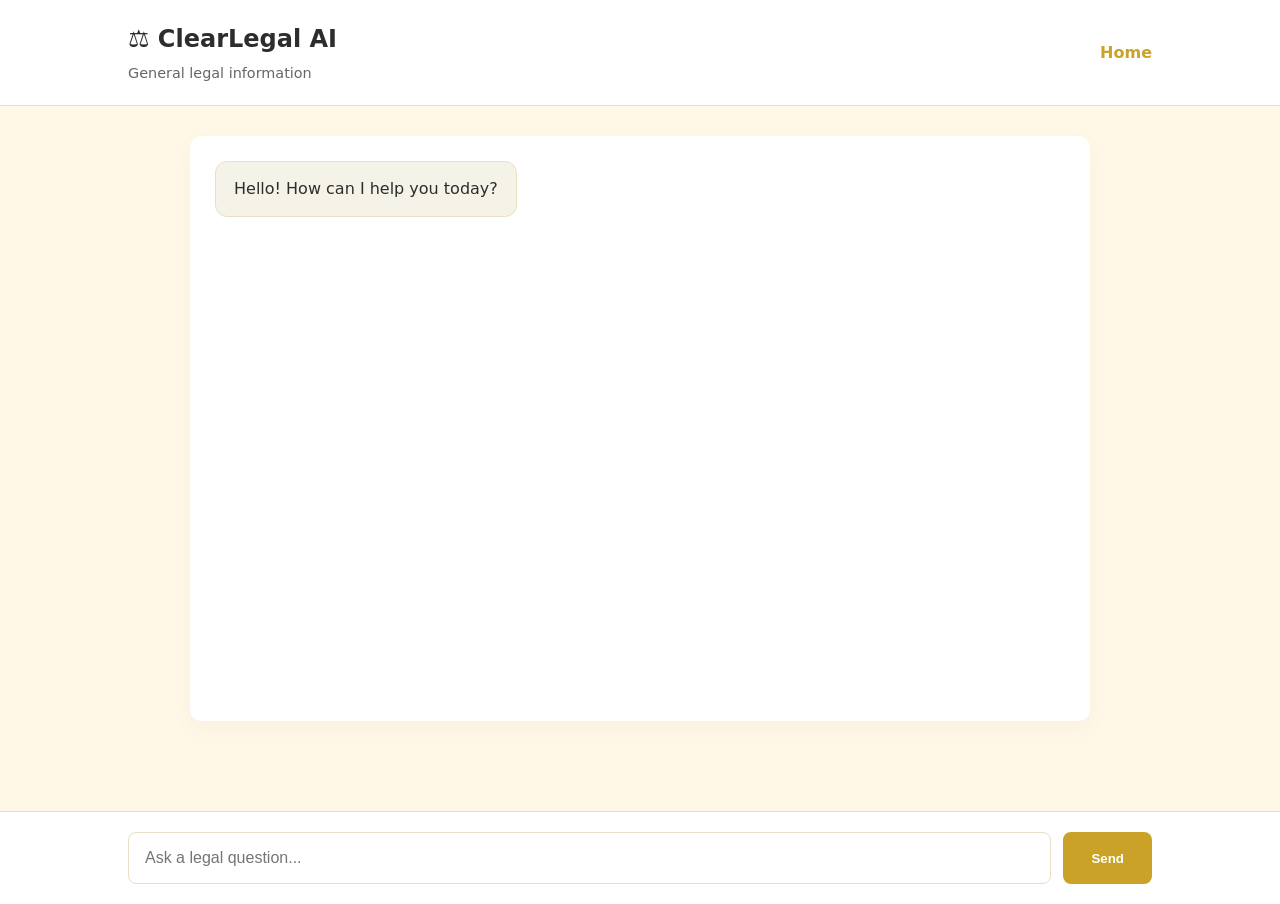
==== templates/chatbot.html @ d9d551b0 "final" ====
<!DOCTYPE html>
<html lang="en">
<head>
    <meta charset="UTF-8">
    <meta name="viewport" content="width=device-width, initial-scale=1.0">
    <title>ClearLegal AI</title>

    <link rel="stylesheet" href="/static/style.css">
</head>
<body>

<header class="chat-header">

    <div>
        <h2>⚖️ ClearLegal AI</h2>
        <p>General legal information</p>
    </div>

    <a href="/">Home</a>

</header>

<main class="chat-page">

    <div id="messages" class="messages">

        <div class="message bot">
            Hello! How can I help you today?
        </div>

    </div>

</main>

<footer class="chat-input">

    <input
        id="message"
        type="text"
        placeholder="Ask a legal question..."
    >

    <button id="send">
        Send
    </button>

</footer>

<script>

const messages = document.getElementById("messages");
const input = document.getElementById("message");
const send = document.getElementById("send");

function addMessage(text,type){

    const div=document.createElement("div");

    div.className=`message ${type}`;

    div.textContent=text;

    messages.appendChild(div);

    messages.scrollTop=messages.scrollHeight;

}

async function sendMessage(){

    const text=input.value.trim();

    if(!text) return;

    addMessage(text,"user");

    input.value="";

    try{

        const response=await fetch("/api/chat",{

            method:"POST",

            headers:{
                "Content-Type":"application/json"
            },

            body:JSON.stringify({

                message:text

            })

        });

        const data=await response.json();

        addMessage(data.reply,"bot");

    }

    catch{

        addMessage("Unable to contact server.","bot");

    }

}

send.onclick=sendMessage;

input.addEventListener("keypress",(e)=>{

    if(e.key==="Enter")
        sendMessage();

});

</script>

</body>
</html>
---- static/style.css ----
:root {
    --bg: #FFF8E7;
    --card: #ffffff;
    --accent: #C9A227;
    --accent-hover: #B28E1E;
    --text: #2D2D2D;
    --muted: #666666;
    --border: #E8DFC6;
}

* {
    margin: 0;
    padding: 0;
    box-sizing: border-box;
}

body {
    font-family: Inter, system-ui, -apple-system, sans-serif;
    background: var(--bg);
    color: var(--text);
    min-height: 100vh;
    display: flex;
    flex-direction: column;
    line-height: 1.6;
}

/* --- Typography & Headers --- */
.section-title {
    text-align: center;
    font-size: 2rem;
    margin-bottom: 40px;
    color: var(--text);
    font-weight: 600;
}

.hero {
    padding: 100px 20px 60px;
    text-align: center;
}

.logo {
    margin-bottom: 24px;
}

.logo-mark {
    display: inline-flex;
    align-items: center;
    justify-content: center;
    width: 64px;
    height: 64px;
    background-color: var(--accent);
    color: white;
    font-size: 1.75rem;
    font-weight: 700;
    border-radius: 12px;
    letter-spacing: 1px;
    box-shadow: 0 4px 15px rgba(201, 162, 39, 0.2);
}

.hero h1 {
    font-size: 3.5rem;
    font-weight: 800;
    margin-bottom: 16px;
    letter-spacing: -0.03em;
}

.subtitle {
    color: var(--muted);
    font-size: 1.25rem;
    max-width: 650px;
    margin: 0 auto 30px;
}

.hero-actions {
    margin-top: 30px;
}

/* --- Layout --- */
main {
    width: min(900px, 90%);
    margin: auto;
    display: flex;
    flex-direction: column;
    gap: 80px; 
    padding-bottom: 60px;
}

/* --- Buttons --- */
.button {
    display: inline-block;
    padding: 16px 38px;
    background: var(--accent);
    color: white;
    text-decoration: none;
    font-weight: 600;
    border-radius: 8px;
    transition: 0.25s;
    font-size: 1.1rem;
    box-shadow: 0 4px 15px rgba(201, 162, 39, 0.25);
}

.button:hover {
    background: var(--accent-hover);
    transform: translateY(-2px);
    box-shadow: 0 6px 20px rgba(178, 142, 30, 0.3);
}

/* --- Features Section --- */
.features-grid {
    display: grid;
    grid-template-columns: repeat(auto-fit, minmax(250px, 1fr));
    gap: 30px;
}

.feature-card {
    background: var(--card);
    padding: 35px 30px;
    border-radius: 12px;
    border: 1px solid var(--border);
    box-shadow: 0 10px 25px rgba(0, 0, 0, 0.02);
    text-align: center;
    transition: transform 0.3s ease, box-shadow 0.3s ease;
}

.feature-card:hover {
    transform: translateY(-5px);
    box-shadow: 0 15px 30px rgba(0, 0, 0, 0.05);
}

.feature-icon {
    color: var(--accent);
    margin-bottom: 20px;
    display: inline-block;
}

.feature-card h3 {
    margin-bottom: 15px;
    font-size: 1.25rem;
    font-weight: 600;
}

.feature-card p {
    color: var(--muted);
    font-size: 0.95rem;
    line-height: 1.7;
}

/* --- How it Works Section --- */
.steps-container {
    display: grid;
    grid-template-columns: repeat(auto-fit, minmax(220px, 1fr));
    gap: 40px;
    text-align: center;
}

.step-number {
    width: 48px;
    height: 48px;
    background: var(--bg);
    color: var(--accent);
    border: 2px solid var(--accent);
    border-radius: 50%;
    display: flex;
    align-items: center;
    justify-content: center;
    font-size: 1.25rem;
    font-weight: 700;
    margin: 0 auto 20px;
}

.step h4 {
    margin-bottom: 10px;
    font-size: 1.15rem;
    font-weight: 600;
}

.step p {
    color: var(--muted);
    font-size: 0.95rem;
}

/* --- Disclaimer --- */
.disclaimer {
    background: var(--card);
    padding: 35px;
    border-radius: 12px;
    border-left: 5px solid var(--accent);
    box-shadow: 0 10px 25px rgba(0, 0, 0, 0.03);
}

.disclaimer strong {
    display: block;
    margin-bottom: 12px;
    font-size: 1.15rem;
    color: var(--text);
}

.disclaimer p {
    color: var(--muted);
    font-size: 0.95rem;
}

/* --- Action Section --- */
.action {
    text-align: center;
    background: var(--card);
    padding: 50px 30px;
    border-radius: 12px;
    border: 1px solid var(--border);
    box-shadow: 0 10px 25px rgba(0, 0, 0, 0.02);
}

.action h2 {
    margin-bottom: 25px;
    font-size: 1.75rem;
    font-weight: 600;
}

/* --- Footer --- */
footer {
    margin-top: auto;
    padding: 40px 20px;
    text-align: center;
    border-top: 1px solid var(--border);
    background: var(--card);
}

.footer-links {
    margin-bottom: 15px;
}

.footer-links a {
    text-decoration: none;
    color: var(--muted);
    margin: 0 12px;
    font-weight: 500;
    transition: color 0.2s;
    font-size: 0.95rem;
}

.footer-links a:hover {
    color: var(--accent);
}

.footer-copyright {
    color: #999;
    font-size: 0.85rem;
}

/* --- Responsive --- */
@media(max-width: 700px) {
    .hero h1 {
        font-size: 2.5rem;
    }
    
    .button {
        width: 100%;
        text-align: center;
    }
    
    main {
        gap: 60px;
    }
    
    .action {
        padding: 40px 20px;
    }
}

/* --- Existing Chat Interface Styles --- */
.chat-header {
    display: flex;
    justify-content: space-between;
    align-items: center;
    padding: 20px 10%;
    background: white;
    border-bottom: 1px solid var(--border);
}

.chat-header h2 {
    margin-bottom: 4px;
}

.chat-header p {
    color: var(--muted);
    font-size: .9rem;
}

.chat-header a {
    text-decoration: none;
    color: var(--accent);
    font-weight: 600;
}

.chat-page {
    width: min(900px, 95%);
    margin: 30px auto;
    flex: 1;
}

.messages {
    background: white;
    border-radius: 12px;
    height: 65vh;
    overflow-y: auto;
    padding: 25px;
    box-shadow: 0 8px 25px rgba(0, 0, 0, .03);
    display: flex;
    flex-direction: column;
    gap: 18px;
}

.message {
    padding: 14px 18px;
    border-radius: 12px;
    max-width: 75%;
    line-height: 1.6;
}

.bot {
    background: #F5F2E8;
    align-self: flex-start;
    border: 1px solid var(--border);
}

.user {
    background: var(--accent);
    color: white;
    align-self: flex-end;
}

.chat-input {
    display: flex;
    gap: 12px;
    padding: 20px 10%;
    background: white;
    border-top: 1px solid var(--border);
}

.chat-input input {
    flex: 1;
    padding: 16px;
    font-size: 16px;
    border-radius: 8px;
    border: 1px solid var(--border);
    outline: none;
}

.chat-input input:focus {
    border-color: var(--accent);
}

.chat-input button {
    padding: 16px 28px;
    background: var(--accent);
    color: white;
    border: none;
    border-radius: 8px;
    cursor: pointer;
    font-weight: 600;
    transition: background 0.2s;
}

.chat-input button:hover {
    background: var(--accent-hover);
}
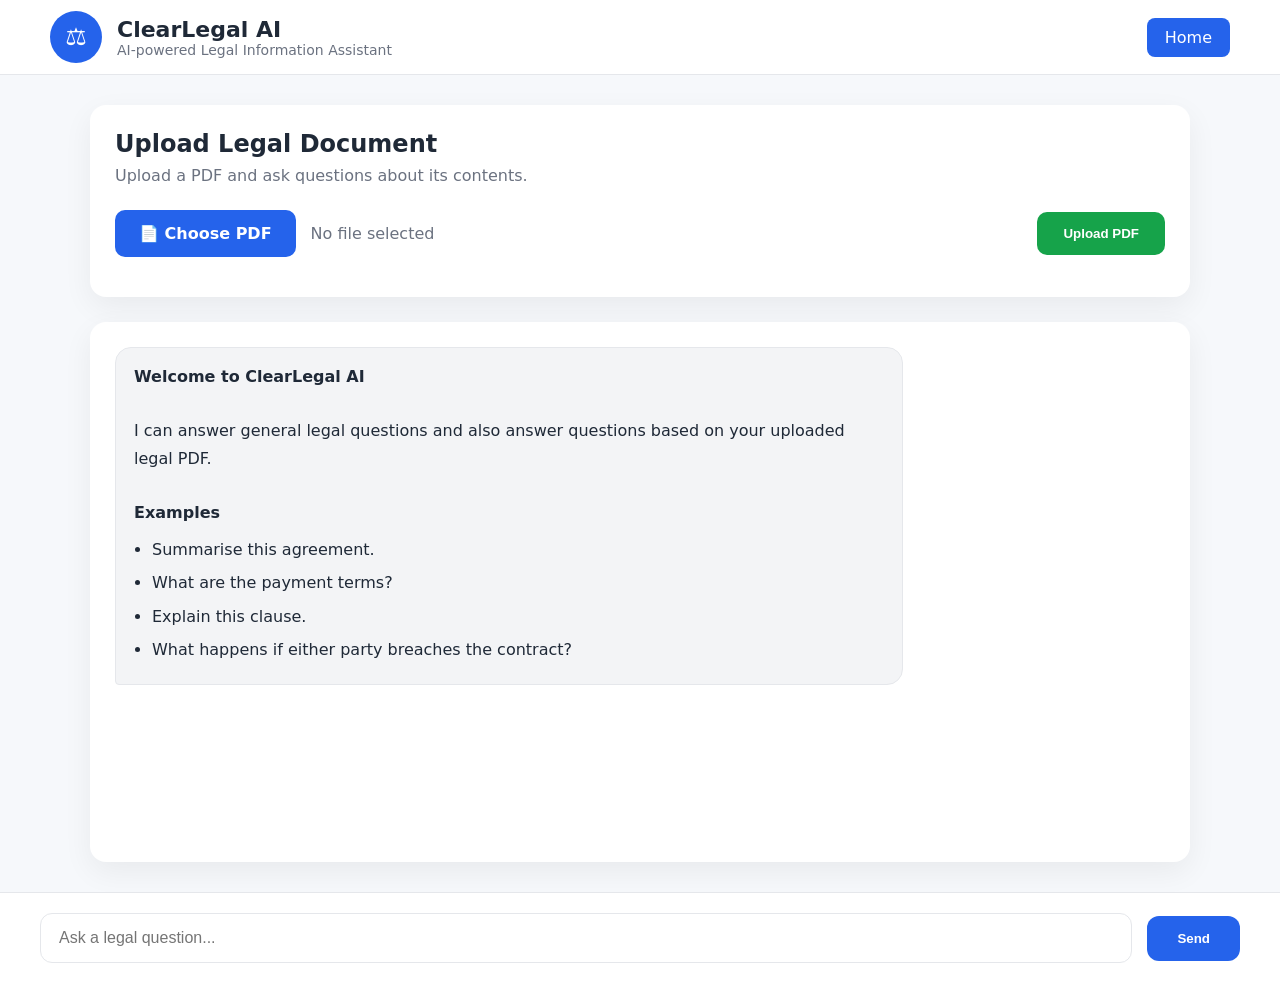
==== commit 8f8a5feb: "Retrieval Augemented Generation Update" ====
--- a/templates/chatbot.html
+++ b/templates/chatbot.html
@@ -1,19 +1,24 @@
-<!DOCTYPE html>
+<!-- <!DOCTYPE html>
 <html lang="en">
+
 <head>
+
     <meta charset="UTF-8">
     <meta name="viewport" content="width=device-width, initial-scale=1.0">
+
     <title>ClearLegal AI</title>
 
     <link rel="stylesheet" href="/static/style.css">
+
 </head>
+
 <body>
 
 <header class="chat-header">
 
     <div>
-        <h2>⚖️ ClearLegal AI</h2>
-        <p>General legal information</p>
+        <h2>ClearLegal AI</h2>
+        <p>General Legal Information Assistant</p>
     </div>
 
     <a href="/">Home</a>
@@ -22,10 +27,26 @@
 
 <main class="chat-page">
 
+    <div class="upload-container">
+
+        <input
+            type="file"
+            id="pdfFile"
+            accept=".pdf"
+        >
+
+        <button id="uploadBtn">
+            Upload PDF
+        </button>
+
+        <p id="uploadStatus"></p>
+
+    </div>
+
     <div id="messages" class="messages">
 
         <div class="message bot">
-            Hello! How can I help you today?
+            Hello! Upload a legal document or ask a legal question.
         </div>
 
     </div>
@@ -52,72 +73,491 @@
 const input = document.getElementById("message");
 const send = document.getElementById("send");
 
-function addMessage(text,type){
-
-    const div=document.createElement("div");
-
-    div.className=`message ${type}`;
-
-    div.textContent=text;
+const pdfFile = document.getElementById("pdfFile");
+const uploadBtn = document.getElementById("uploadBtn");
+const uploadStatus = document.getElementById("uploadStatus");
+
+function addMessage(text, type) {
+
+    const div = document.createElement("div");
+
+    div.className = `message ${type}`;
+
+    div.textContent = text;
 
     messages.appendChild(div);
 
-    messages.scrollTop=messages.scrollHeight;
-
-}
-
-async function sendMessage(){
-
-    const text=input.value.trim();
-
-    if(!text) return;
-
-    addMessage(text,"user");
-
-    input.value="";
-
-    try{
-
-        const response=await fetch("/api/chat",{
-
-            method:"POST",
-
-            headers:{
-                "Content-Type":"application/json"
+    messages.scrollTop = messages.scrollHeight;
+
+}
+
+async function uploadPDF() {
+
+    if (!pdfFile.files.length) {
+
+        uploadStatus.textContent = "Please choose a PDF.";
+
+        return;
+
+    }
+
+    const formData = new FormData();
+
+    formData.append("file", pdfFile.files[0]);
+
+    uploadStatus.textContent = "Uploading PDF...";
+
+    try {
+
+        const response = await fetch("/upload", {
+
+            method: "POST",
+
+            body: formData
+
+        });
+
+        const data = await response.json();
+
+        uploadStatus.textContent = data.message;
+
+        addMessage("Document uploaded successfully.", "bot");
+
+    }
+
+    catch {
+
+        uploadStatus.textContent = "Upload failed.";
+
+        addMessage("Unable to upload document.", "bot");
+
+    }
+
+}
+
+async function sendMessage() {
+
+    const text = input.value.trim();
+
+    if (!text)
+        return;
+
+    addMessage(text, "user");
+
+    input.value = "";
+
+    try {
+
+        const response = await fetch("/api/chat", {
+
+            method: "POST",
+
+            headers: {
+
+                "Content-Type": "application/json"
+
             },
 
-            body:JSON.stringify({
-
-                message:text
+            body: JSON.stringify({
+
+                message: text
 
             })
 
         });
 
-        const data=await response.json();
-
-        addMessage(data.reply,"bot");
-
-    }
-
-    catch{
-
-        addMessage("Unable to contact server.","bot");
-
-    }
-
-}
-
-send.onclick=sendMessage;
-
-input.addEventListener("keypress",(e)=>{
-
-    if(e.key==="Enter")
+        const data = await response.json();
+
+        addMessage(data.reply, "bot");
+
+    }
+
+    catch {
+
+        addMessage(
+            "Unable to contact the server.",
+            "bot"
+        );
+
+    }
+
+}
+
+uploadBtn.onclick = uploadPDF;
+
+send.onclick = sendMessage;
+
+input.addEventListener("keypress", (e) => {
+
+    if (e.key === "Enter") {
+
         sendMessage();
 
+    }
+
 });
 
 </script>
 
 </body>
+
+</html> -->
+
+
+
+<!DOCTYPE html>
+<html lang="en">
+
+<head>
+
+    <meta charset="UTF-8">
+    <meta name="viewport" content="width=device-width, initial-scale=1.0">
+
+    <title>ClearLegal AI</title>
+
+    <link rel="stylesheet" href="/static/style.css">
+
+</head>
+
+<body>
+
+<header class="chat-header">
+
+    <div class="header-left">
+
+        <div class="logo-circle">
+            ⚖️
+        </div>
+
+        <div>
+
+            <h2>ClearLegal AI</h2>
+
+            <p>
+                AI-powered Legal Information Assistant
+            </p>
+
+        </div>
+
+    </div>
+
+    <a href="/" class="home-btn">
+        Home
+    </a>
+
+</header>
+
+<main class="chat-page">
+
+    <section class="upload-container">
+
+        <h3>
+            Upload Legal Document
+        </h3>
+
+        <p class="upload-subtitle">
+            Upload a PDF and ask questions about its contents.
+        </p>
+
+        <div class="upload-card">
+
+            <label
+                for="pdfFile"
+                class="choose-file-btn">
+
+                📄 Choose PDF
+
+            </label>
+
+            <input
+                id="pdfFile"
+                type="file"
+                accept=".pdf"
+                hidden
+            >
+
+            <span id="fileName">
+                No file selected
+            </span>
+
+            <button
+                id="uploadBtn"
+                type="button">
+
+                Upload PDF
+
+            </button>
+
+        </div>
+
+        <p id="uploadStatus"></p>
+
+    </section>
+
+    <section
+        id="messages"
+        class="messages">
+
+        <div class="message bot">
+
+            <strong>
+                Welcome to ClearLegal AI
+            </strong>
+
+            <br><br>
+
+            I can answer general legal questions
+            and also answer questions based on
+            your uploaded legal PDF.
+
+            <br><br>
+
+            <b>Examples</b>
+
+            <ul>
+
+                <li>
+                    Summarise this agreement.
+                </li>
+
+                <li>
+                    What are the payment terms?
+                </li>
+
+                <li>
+                    Explain this clause.
+                </li>
+
+                <li>
+                    What happens if either party breaches the contract?
+                </li>
+
+            </ul>
+
+        </div>
+
+    </section>
+
+</main>
+
+<footer class="chat-input">
+
+    <input
+        id="message"
+        type="text"
+        autocomplete="off"
+        placeholder="Ask a legal question..."
+    >
+
+    <button
+        id="send"
+        type="button">
+
+        Send
+
+    </button>
+
+</footer>
+
+<script>
+
+const messages = document.getElementById("messages");
+
+const input = document.getElementById("message");
+
+const send = document.getElementById("send");
+
+const pdfFile = document.getElementById("pdfFile");
+
+const uploadBtn = document.getElementById("uploadBtn");
+
+const uploadStatus = document.getElementById("uploadStatus");
+
+const fileName = document.getElementById("fileName");
+
+pdfFile.addEventListener("change", () => {
+
+    if (pdfFile.files.length) {
+
+        fileName.textContent = pdfFile.files[0].name;
+
+    }
+
+    else {
+
+        fileName.textContent = "No file selected";
+
+    }
+
+});
+
+function addMessage(text, type) {
+
+    const div = document.createElement("div");
+
+    div.className = "message " + type;
+
+    div.textContent = text;
+
+    messages.appendChild(div);
+
+    messages.scrollTop = messages.scrollHeight;
+
+}
+
+function showTyping() {
+
+    const div = document.createElement("div");
+
+    div.className = "message bot";
+
+    div.id = "typing";
+
+    div.textContent = "Thinking...";
+
+    messages.appendChild(div);
+
+    messages.scrollTop = messages.scrollHeight;
+
+}
+
+function removeTyping() {
+
+    const typing = document.getElementById("typing");
+
+    if (typing) {
+
+        typing.remove();
+
+    }
+
+}
+async function uploadPDF() {
+
+    if (!pdfFile.files.length) {
+
+        uploadStatus.textContent = "Please choose a PDF first.";
+
+        return;
+
+    }
+
+    const formData = new FormData();
+
+    formData.append("file", pdfFile.files[0]);
+
+    uploadBtn.disabled = true;
+
+    uploadStatus.textContent = "Uploading document...";
+
+    try {
+
+        const response = await fetch("/upload", {
+
+            method: "POST",
+
+            body: formData
+
+        });
+
+        const data = await response.json();
+
+        uploadStatus.textContent = data.message;
+
+        addMessage(
+            "✅ Your document has been uploaded successfully.",
+            "bot"
+        );
+
+    }
+
+    catch (error) {
+
+        uploadStatus.textContent = "Upload failed.";
+
+        addMessage(
+            "❌ Failed to upload the document.",
+            "bot"
+        );
+
+    }
+
+    uploadBtn.disabled = false;
+
+}
+
+async function sendMessage() {
+
+    const text = input.value.trim();
+
+    if (!text)
+        return;
+
+    addMessage(text, "user");
+
+    input.value = "";
+
+    showTyping();
+
+    try {
+
+        const response = await fetch("/api/chat", {
+
+            method: "POST",
+
+            headers: {
+
+                "Content-Type": "application/json"
+
+            },
+
+            body: JSON.stringify({
+
+                message: text
+
+            })
+
+        });
+
+        const data = await response.json();
+
+        removeTyping();
+
+        addMessage(data.reply, "bot");
+
+    }
+
+    catch (error) {
+
+        removeTyping();
+
+        addMessage(
+            "Unable to contact the server.",
+            "bot"
+        );
+
+    }
+
+}
+
+uploadBtn.addEventListener("click", uploadPDF);
+
+send.addEventListener("click", sendMessage);
+
+input.addEventListener("keydown", function(e) {
+
+    if (e.key === "Enter") {
+
+        e.preventDefault();
+
+        sendMessage();
+
+    }
+
+});
+
+</script>
+
+</body>
+
 </html>
--- a/static/style.css
+++ b/static/style.css
@@ -1,366 +1,442 @@
-:root {
-    --bg: #FFF8E7;
-    --card: #ffffff;
-    --accent: #C9A227;
-    --accent-hover: #B28E1E;
-    --text: #2D2D2D;
-    --muted: #666666;
-    --border: #E8DFC6;
-}
-
-* {
-    margin: 0;
-    padding: 0;
-    box-sizing: border-box;
-}
-
-body {
-    font-family: Inter, system-ui, -apple-system, sans-serif;
-    background: var(--bg);
-    color: var(--text);
-    min-height: 100vh;
-    display: flex;
-    flex-direction: column;
-    line-height: 1.6;
-}
-
-/* --- Typography & Headers --- */
-.section-title {
-    text-align: center;
-    font-size: 2rem;
-    margin-bottom: 40px;
-    color: var(--text);
-    font-weight: 600;
-}
-
-.hero {
-    padding: 100px 20px 60px;
-    text-align: center;
-}
-
-.logo {
-    margin-bottom: 24px;
-}
-
-.logo-mark {
-    display: inline-flex;
-    align-items: center;
-    justify-content: center;
-    width: 64px;
-    height: 64px;
-    background-color: var(--accent);
-    color: white;
-    font-size: 1.75rem;
-    font-weight: 700;
-    border-radius: 12px;
-    letter-spacing: 1px;
-    box-shadow: 0 4px 15px rgba(201, 162, 39, 0.2);
-}
-
-.hero h1 {
-    font-size: 3.5rem;
-    font-weight: 800;
-    margin-bottom: 16px;
-    letter-spacing: -0.03em;
-}
-
-.subtitle {
-    color: var(--muted);
-    font-size: 1.25rem;
-    max-width: 650px;
-    margin: 0 auto 30px;
-}
-
-.hero-actions {
-    margin-top: 30px;
-}
-
-/* --- Layout --- */
-main {
-    width: min(900px, 90%);
-    margin: auto;
-    display: flex;
-    flex-direction: column;
-    gap: 80px; 
-    padding-bottom: 60px;
-}
-
-/* --- Buttons --- */
-.button {
-    display: inline-block;
-    padding: 16px 38px;
-    background: var(--accent);
-    color: white;
-    text-decoration: none;
-    font-weight: 600;
-    border-radius: 8px;
-    transition: 0.25s;
-    font-size: 1.1rem;
-    box-shadow: 0 4px 15px rgba(201, 162, 39, 0.25);
-}
-
-.button:hover {
-    background: var(--accent-hover);
-    transform: translateY(-2px);
-    box-shadow: 0 6px 20px rgba(178, 142, 30, 0.3);
-}
-
-/* --- Features Section --- */
-.features-grid {
-    display: grid;
-    grid-template-columns: repeat(auto-fit, minmax(250px, 1fr));
-    gap: 30px;
-}
-
-.feature-card {
-    background: var(--card);
-    padding: 35px 30px;
-    border-radius: 12px;
-    border: 1px solid var(--border);
-    box-shadow: 0 10px 25px rgba(0, 0, 0, 0.02);
-    text-align: center;
-    transition: transform 0.3s ease, box-shadow 0.3s ease;
-}
-
-.feature-card:hover {
-    transform: translateY(-5px);
-    box-shadow: 0 15px 30px rgba(0, 0, 0, 0.05);
-}
-
-.feature-icon {
-    color: var(--accent);
-    margin-bottom: 20px;
-    display: inline-block;
-}
-
-.feature-card h3 {
-    margin-bottom: 15px;
-    font-size: 1.25rem;
-    font-weight: 600;
-}
-
-.feature-card p {
-    color: var(--muted);
-    font-size: 0.95rem;
-    line-height: 1.7;
-}
-
-/* --- How it Works Section --- */
-.steps-container {
-    display: grid;
-    grid-template-columns: repeat(auto-fit, minmax(220px, 1fr));
-    gap: 40px;
-    text-align: center;
-}
-
-.step-number {
-    width: 48px;
-    height: 48px;
-    background: var(--bg);
-    color: var(--accent);
-    border: 2px solid var(--accent);
-    border-radius: 50%;
-    display: flex;
-    align-items: center;
-    justify-content: center;
-    font-size: 1.25rem;
-    font-weight: 700;
-    margin: 0 auto 20px;
-}
-
-.step h4 {
-    margin-bottom: 10px;
-    font-size: 1.15rem;
-    font-weight: 600;
-}
-
-.step p {
-    color: var(--muted);
-    font-size: 0.95rem;
-}
-
-/* --- Disclaimer --- */
-.disclaimer {
-    background: var(--card);
-    padding: 35px;
-    border-radius: 12px;
-    border-left: 5px solid var(--accent);
-    box-shadow: 0 10px 25px rgba(0, 0, 0, 0.03);
-}
-
-.disclaimer strong {
-    display: block;
-    margin-bottom: 12px;
-    font-size: 1.15rem;
-    color: var(--text);
-}
-
-.disclaimer p {
-    color: var(--muted);
-    font-size: 0.95rem;
-}
-
-/* --- Action Section --- */
-.action {
-    text-align: center;
-    background: var(--card);
-    padding: 50px 30px;
-    border-radius: 12px;
-    border: 1px solid var(--border);
-    box-shadow: 0 10px 25px rgba(0, 0, 0, 0.02);
-}
-
-.action h2 {
-    margin-bottom: 25px;
-    font-size: 1.75rem;
-    font-weight: 600;
-}
-
-/* --- Footer --- */
-footer {
-    margin-top: auto;
-    padding: 40px 20px;
-    text-align: center;
-    border-top: 1px solid var(--border);
-    background: var(--card);
-}
-
-.footer-links {
-    margin-bottom: 15px;
-}
-
-.footer-links a {
-    text-decoration: none;
-    color: var(--muted);
-    margin: 0 12px;
-    font-weight: 500;
-    transition: color 0.2s;
-    font-size: 0.95rem;
-}
-
-.footer-links a:hover {
-    color: var(--accent);
-}
-
-.footer-copyright {
-    color: #999;
-    font-size: 0.85rem;
-}
-
-/* --- Responsive --- */
-@media(max-width: 700px) {
-    .hero h1 {
-        font-size: 2.5rem;
-    }
-    
-    .button {
-        width: 100%;
-        text-align: center;
-    }
-    
-    main {
-        gap: 60px;
-    }
-    
-    .action {
-        padding: 40px 20px;
-    }
-}
-
-/* --- Existing Chat Interface Styles --- */
-.chat-header {
-    display: flex;
-    justify-content: space-between;
-    align-items: center;
-    padding: 20px 10%;
-    background: white;
-    border-bottom: 1px solid var(--border);
-}
-
-.chat-header h2 {
-    margin-bottom: 4px;
-}
-
-.chat-header p {
-    color: var(--muted);
-    font-size: .9rem;
-}
-
-.chat-header a {
-    text-decoration: none;
-    color: var(--accent);
-    font-weight: 600;
-}
-
-.chat-page {
-    width: min(900px, 95%);
-    margin: 30px auto;
-    flex: 1;
-}
-
-.messages {
-    background: white;
-    border-radius: 12px;
-    height: 65vh;
-    overflow-y: auto;
-    padding: 25px;
-    box-shadow: 0 8px 25px rgba(0, 0, 0, .03);
-    display: flex;
-    flex-direction: column;
-    gap: 18px;
-}
-
-.message {
-    padding: 14px 18px;
-    border-radius: 12px;
-    max-width: 75%;
-    line-height: 1.6;
-}
-
-.bot {
-    background: #F5F2E8;
-    align-self: flex-start;
-    border: 1px solid var(--border);
-}
-
-.user {
-    background: var(--accent);
-    color: white;
-    align-self: flex-end;
-}
-
-.chat-input {
-    display: flex;
-    gap: 12px;
-    padding: 20px 10%;
-    background: white;
-    border-top: 1px solid var(--border);
-}
-
-.chat-input input {
-    flex: 1;
-    padding: 16px;
-    font-size: 16px;
-    border-radius: 8px;
-    border: 1px solid var(--border);
-    outline: none;
-}
-
-.chat-input input:focus {
-    border-color: var(--accent);
-}
-
-.chat-input button {
-    padding: 16px 28px;
-    background: var(--accent);
-    color: white;
-    border: none;
-    border-radius: 8px;
-    cursor: pointer;
-    font-weight: 600;
-    transition: background 0.2s;
-}
-
-.chat-input button:hover {
-    background: var(--accent-hover);
+:root{
+    --bg:#f6f8fb;
+    --card:#ffffff;
+    --primary:#2563eb;
+    --primary-hover:#1d4ed8;
+    --success:#16a34a;
+    --text:#1f2937;
+    --muted:#6b7280;
+    --border:#e5e7eb;
+    --bot:#f3f4f6;
+}
+
+*{
+    margin:0;
+    padding:0;
+    box-sizing:border-box;
+}
+
+body{
+    font-family:Inter,system-ui,sans-serif;
+    background:var(--bg);
+    color:var(--text);
+    display:flex;
+    flex-direction:column;
+    min-height:100vh;
+}
+
+/* =========================
+   Header
+========================= */
+
+.chat-header{
+    height:75px;
+    background:white;
+    border-bottom:1px solid var(--border);
+    display:flex;
+    justify-content:space-between;
+    align-items:center;
+    padding:0 50px;
+    position:sticky;
+    top:0;
+    z-index:100;
+}
+
+.header-left{
+    display:flex;
+    align-items:center;
+    gap:15px;
+}
+
+.logo-circle{
+    width:52px;
+    height:52px;
+    border-radius:50%;
+    background:var(--primary);
+    display:flex;
+    justify-content:center;
+    align-items:center;
+    color:white;
+    font-size:24px;
+}
+
+.chat-header h2{
+    font-size:22px;
+}
+
+.chat-header p{
+    color:var(--muted);
+    font-size:14px;
+}
+
+.home-btn{
+    text-decoration:none;
+    background:var(--primary);
+    color:white;
+    padding:10px 18px;
+    border-radius:8px;
+    transition:.2s;
+}
+
+.home-btn:hover{
+    background:var(--primary-hover);
+}
+
+/* =========================
+   Main
+========================= */
+
+.chat-page{
+    width:min(1100px,95%);
+    margin:30px auto;
+    flex:1;
+}
+
+/* =========================
+   Upload Card
+========================= */
+
+.upload-container{
+    background:white;
+    border-radius:16px;
+    padding:25px;
+    box-shadow:0 10px 30px rgba(0,0,0,.06);
+    margin-bottom:25px;
+}
+
+.upload-container h3{
+    font-size:24px;
+}
+
+.upload-subtitle{
+    margin-top:8px;
+    color:var(--muted);
+}
+
+.upload-card{
+    display:grid;
+    grid-template-columns:auto 1fr auto;
+    gap:15px;
+    align-items:center;
+    margin-top:25px;
+}
+
+.choose-file-btn{
+    display:flex;
+    align-items:center;
+    justify-content:center;
+    background:var(--primary);
+    color:white;
+    padding:14px 24px;
+    border-radius:10px;
+    cursor:pointer;
+    font-weight:600;
+    transition:.2s;
+}
+
+.choose-file-btn:hover{
+    background:var(--primary-hover);
+}
+
+#fileName{
+    color:var(--muted);
+    overflow:hidden;
+    white-space:nowrap;
+    text-overflow:ellipsis;
+}
+
+#uploadBtn{
+    background:var(--success);
+    color:white;
+    border:none;
+    padding:14px 26px;
+    border-radius:10px;
+    cursor:pointer;
+    font-weight:600;
+    transition:.2s;
+}
+
+#uploadBtn:hover{
+    transform:translateY(-2px);
+}
+
+#uploadBtn:disabled{
+    opacity:.6;
+    cursor:not-allowed;
+}
+
+#uploadStatus{
+    margin-top:15px;
+    font-size:14px;
+    color:var(--success);
+}
+
+/* =========================
+   Chat Window
+========================= */
+
+.messages{
+    background:white;
+    border-radius:16px;
+    height:60vh;
+    overflow-y:auto;
+    padding:25px;
+    box-shadow:0 10px 30px rgba(0,0,0,.06);
+
+    display:flex;
+    flex-direction:column;
+    gap:18px;
+}
+
+.messages::-webkit-scrollbar{
+    width:8px;
+}
+
+.messages::-webkit-scrollbar-thumb{
+    background:#d1d5db;
+    border-radius:20px;
+}
+/* =========================
+   Chat Bubbles
+========================= */
+
+.message{
+    max-width:75%;
+    padding:15px 18px;
+    border-radius:16px;
+    line-height:1.7;
+    word-break:break-word;
+    animation:fadeIn .25s ease;
+}
+
+.message ul{
+    margin-top:10px;
+    padding-left:18px;
+}
+
+.message li{
+    margin:6px 0;
+}
+
+.message.bot{
+    align-self:flex-start;
+    background:var(--bot);
+    color:var(--text);
+    border:1px solid var(--border);
+    border-bottom-left-radius:4px;
+}
+
+.message.user{
+    align-self:flex-end;
+    background:var(--primary);
+    color:white;
+    border-bottom-right-radius:4px;
+}
+
+/* =========================
+   Input Area
+========================= */
+
+.chat-input{
+    background:white;
+    border-top:1px solid var(--border);
+    padding:20px 40px;
+
+    display:flex;
+    gap:15px;
+    align-items:center;
+}
+
+.chat-input input{
+
+    flex:1;
+
+    border:1px solid var(--border);
+
+    border-radius:12px;
+
+    padding:15px 18px;
+
+    font-size:16px;
+
+    outline:none;
+
+    transition:.2s;
+}
+
+.chat-input input:focus{
+
+    border-color:var(--primary);
+
+    box-shadow:0 0 0 4px rgba(37,99,235,.12);
+
+}
+
+#send{
+
+    background:var(--primary);
+
+    color:white;
+
+    border:none;
+
+    border-radius:12px;
+
+    padding:15px 30px;
+
+    cursor:pointer;
+
+    font-weight:600;
+
+    transition:.2s;
+}
+
+#send:hover{
+
+    background:var(--primary-hover);
+
+    transform:translateY(-2px);
+
+}
+
+#send:active{
+
+    transform:scale(.98);
+
+}
+
+/* =========================
+   Typing Bubble
+========================= */
+
+#typing{
+
+    font-style:italic;
+
+    opacity:.8;
+
+}
+
+/* =========================
+   Animation
+========================= */
+
+@keyframes fadeIn{
+
+    from{
+
+        opacity:0;
+
+        transform:translateY(10px);
+
+    }
+
+    to{
+
+        opacity:1;
+
+        transform:translateY(0);
+
+    }
+
+}
+
+/* =========================
+   Responsive
+========================= */
+
+@media(max-width:900px){
+
+    .chat-header{
+
+        padding:20px;
+
+    }
+
+    .chat-page{
+
+        width:95%;
+
+    }
+
+    .upload-card{
+
+        grid-template-columns:1fr;
+
+    }
+
+    .choose-file-btn{
+
+        width:100%;
+
+    }
+
+    #uploadBtn{
+
+        width:100%;
+
+    }
+
+    .chat-input{
+
+        padding:15px;
+
+    }
+
+}
+
+@media(max-width:650px){
+
+    .chat-header{
+
+        flex-direction:column;
+
+        align-items:flex-start;
+
+        gap:15px;
+
+        height:auto;
+
+        padding:20px;
+
+    }
+
+    .home-btn{
+
+        width:100%;
+
+        text-align:center;
+
+    }
+
+    .messages{
+
+        height:55vh;
+
+    }
+
+    .message{
+
+        max-width:90%;
+
+    }
+
+    .chat-input{
+
+        flex-direction:column;
+
+    }
+
+    .chat-input input{
+
+        width:100%;
+
+    }
+
+    #send{
+
+        width:100%;
+
+    }
+
 }
--- a/static/style.css
+++ b/static/style.css
@@ -1,366 +1,442 @@
-:root {
-    --bg: #FFF8E7;
-    --card: #ffffff;
-    --accent: #C9A227;
-    --accent-hover: #B28E1E;
-    --text: #2D2D2D;
-    --muted: #666666;
-    --border: #E8DFC6;
-}
-
-* {
-    margin: 0;
-    padding: 0;
-    box-sizing: border-box;
-}
-
-body {
-    font-family: Inter, system-ui, -apple-system, sans-serif;
-    background: var(--bg);
-    color: var(--text);
-    min-height: 100vh;
-    display: flex;
-    flex-direction: column;
-    line-height: 1.6;
-}
-
-/* --- Typography & Headers --- */
-.section-title {
-    text-align: center;
-    font-size: 2rem;
-    margin-bottom: 40px;
-    color: var(--text);
-    font-weight: 600;
-}
-
-.hero {
-    padding: 100px 20px 60px;
-    text-align: center;
-}
-
-.logo {
-    margin-bottom: 24px;
-}
-
-.logo-mark {
-    display: inline-flex;
-    align-items: center;
-    justify-content: center;
-    width: 64px;
-    height: 64px;
-    background-color: var(--accent);
-    color: white;
-    font-size: 1.75rem;
-    font-weight: 700;
-    border-radius: 12px;
-    letter-spacing: 1px;
-    box-shadow: 0 4px 15px rgba(201, 162, 39, 0.2);
-}
-
-.hero h1 {
-    font-size: 3.5rem;
-    font-weight: 800;
-    margin-bottom: 16px;
-    letter-spacing: -0.03em;
-}
-
-.subtitle {
-    color: var(--muted);
-    font-size: 1.25rem;
-    max-width: 650px;
-    margin: 0 auto 30px;
-}
-
-.hero-actions {
-    margin-top: 30px;
-}
-
-/* --- Layout --- */
-main {
-    width: min(900px, 90%);
-    margin: auto;
-    display: flex;
-    flex-direction: column;
-    gap: 80px; 
-    padding-bottom: 60px;
-}
-
-/* --- Buttons --- */
-.button {
-    display: inline-block;
-    padding: 16px 38px;
-    background: var(--accent);
-    color: white;
-    text-decoration: none;
-    font-weight: 600;
-    border-radius: 8px;
-    transition: 0.25s;
-    font-size: 1.1rem;
-    box-shadow: 0 4px 15px rgba(201, 162, 39, 0.25);
-}
-
-.button:hover {
-    background: var(--accent-hover);
-    transform: translateY(-2px);
-    box-shadow: 0 6px 20px rgba(178, 142, 30, 0.3);
-}
-
-/* --- Features Section --- */
-.features-grid {
-    display: grid;
-    grid-template-columns: repeat(auto-fit, minmax(250px, 1fr));
-    gap: 30px;
-}
-
-.feature-card {
-    background: var(--card);
-    padding: 35px 30px;
-    border-radius: 12px;
-    border: 1px solid var(--border);
-    box-shadow: 0 10px 25px rgba(0, 0, 0, 0.02);
-    text-align: center;
-    transition: transform 0.3s ease, box-shadow 0.3s ease;
-}
-
-.feature-card:hover {
-    transform: translateY(-5px);
-    box-shadow: 0 15px 30px rgba(0, 0, 0, 0.05);
-}
-
-.feature-icon {
-    color: var(--accent);
-    margin-bottom: 20px;
-    display: inline-block;
-}
-
-.feature-card h3 {
-    margin-bottom: 15px;
-    font-size: 1.25rem;
-    font-weight: 600;
-}
-
-.feature-card p {
-    color: var(--muted);
-    font-size: 0.95rem;
-    line-height: 1.7;
-}
-
-/* --- How it Works Section --- */
-.steps-container {
-    display: grid;
-    grid-template-columns: repeat(auto-fit, minmax(220px, 1fr));
-    gap: 40px;
-    text-align: center;
-}
-
-.step-number {
-    width: 48px;
-    height: 48px;
-    background: var(--bg);
-    color: var(--accent);
-    border: 2px solid var(--accent);
-    border-radius: 50%;
-    display: flex;
-    align-items: center;
-    justify-content: center;
-    font-size: 1.25rem;
-    font-weight: 700;
-    margin: 0 auto 20px;
-}
-
-.step h4 {
-    margin-bottom: 10px;
-    font-size: 1.15rem;
-    font-weight: 600;
-}
-
-.step p {
-    color: var(--muted);
-    font-size: 0.95rem;
-}
-
-/* --- Disclaimer --- */
-.disclaimer {
-    background: var(--card);
-    padding: 35px;
-    border-radius: 12px;
-    border-left: 5px solid var(--accent);
-    box-shadow: 0 10px 25px rgba(0, 0, 0, 0.03);
-}
-
-.disclaimer strong {
-    display: block;
-    margin-bottom: 12px;
-    font-size: 1.15rem;
-    color: var(--text);
-}
-
-.disclaimer p {
-    color: var(--muted);
-    font-size: 0.95rem;
-}
-
-/* --- Action Section --- */
-.action {
-    text-align: center;
-    background: var(--card);
-    padding: 50px 30px;
-    border-radius: 12px;
-    border: 1px solid var(--border);
-    box-shadow: 0 10px 25px rgba(0, 0, 0, 0.02);
-}
-
-.action h2 {
-    margin-bottom: 25px;
-    font-size: 1.75rem;
-    font-weight: 600;
-}
-
-/* --- Footer --- */
-footer {
-    margin-top: auto;
-    padding: 40px 20px;
-    text-align: center;
-    border-top: 1px solid var(--border);
-    background: var(--card);
-}
-
-.footer-links {
-    margin-bottom: 15px;
-}
-
-.footer-links a {
-    text-decoration: none;
-    color: var(--muted);
-    margin: 0 12px;
-    font-weight: 500;
-    transition: color 0.2s;
-    font-size: 0.95rem;
-}
-
-.footer-links a:hover {
-    color: var(--accent);
-}
-
-.footer-copyright {
-    color: #999;
-    font-size: 0.85rem;
-}
-
-/* --- Responsive --- */
-@media(max-width: 700px) {
-    .hero h1 {
-        font-size: 2.5rem;
-    }
-    
-    .button {
-        width: 100%;
-        text-align: center;
-    }
-    
-    main {
-        gap: 60px;
-    }
-    
-    .action {
-        padding: 40px 20px;
-    }
-}
-
-/* --- Existing Chat Interface Styles --- */
-.chat-header {
-    display: flex;
-    justify-content: space-between;
-    align-items: center;
-    padding: 20px 10%;
-    background: white;
-    border-bottom: 1px solid var(--border);
-}
-
-.chat-header h2 {
-    margin-bottom: 4px;
-}
-
-.chat-header p {
-    color: var(--muted);
-    font-size: .9rem;
-}
-
-.chat-header a {
-    text-decoration: none;
-    color: var(--accent);
-    font-weight: 600;
-}
-
-.chat-page {
-    width: min(900px, 95%);
-    margin: 30px auto;
-    flex: 1;
-}
-
-.messages {
-    background: white;
-    border-radius: 12px;
-    height: 65vh;
-    overflow-y: auto;
-    padding: 25px;
-    box-shadow: 0 8px 25px rgba(0, 0, 0, .03);
-    display: flex;
-    flex-direction: column;
-    gap: 18px;
-}
-
-.message {
-    padding: 14px 18px;
-    border-radius: 12px;
-    max-width: 75%;
-    line-height: 1.6;
-}
-
-.bot {
-    background: #F5F2E8;
-    align-self: flex-start;
-    border: 1px solid var(--border);
-}
-
-.user {
-    background: var(--accent);
-    color: white;
-    align-self: flex-end;
-}
-
-.chat-input {
-    display: flex;
-    gap: 12px;
-    padding: 20px 10%;
-    background: white;
-    border-top: 1px solid var(--border);
-}
-
-.chat-input input {
-    flex: 1;
-    padding: 16px;
-    font-size: 16px;
-    border-radius: 8px;
-    border: 1px solid var(--border);
-    outline: none;
-}
-
-.chat-input input:focus {
-    border-color: var(--accent);
-}
-
-.chat-input button {
-    padding: 16px 28px;
-    background: var(--accent);
-    color: white;
-    border: none;
-    border-radius: 8px;
-    cursor: pointer;
-    font-weight: 600;
-    transition: background 0.2s;
-}
-
-.chat-input button:hover {
-    background: var(--accent-hover);
+:root{
+    --bg:#f6f8fb;
+    --card:#ffffff;
+    --primary:#2563eb;
+    --primary-hover:#1d4ed8;
+    --success:#16a34a;
+    --text:#1f2937;
+    --muted:#6b7280;
+    --border:#e5e7eb;
+    --bot:#f3f4f6;
+}
+
+*{
+    margin:0;
+    padding:0;
+    box-sizing:border-box;
+}
+
+body{
+    font-family:Inter,system-ui,sans-serif;
+    background:var(--bg);
+    color:var(--text);
+    display:flex;
+    flex-direction:column;
+    min-height:100vh;
+}
+
+/* =========================
+   Header
+========================= */
+
+.chat-header{
+    height:75px;
+    background:white;
+    border-bottom:1px solid var(--border);
+    display:flex;
+    justify-content:space-between;
+    align-items:center;
+    padding:0 50px;
+    position:sticky;
+    top:0;
+    z-index:100;
+}
+
+.header-left{
+    display:flex;
+    align-items:center;
+    gap:15px;
+}
+
+.logo-circle{
+    width:52px;
+    height:52px;
+    border-radius:50%;
+    background:var(--primary);
+    display:flex;
+    justify-content:center;
+    align-items:center;
+    color:white;
+    font-size:24px;
+}
+
+.chat-header h2{
+    font-size:22px;
+}
+
+.chat-header p{
+    color:var(--muted);
+    font-size:14px;
+}
+
+.home-btn{
+    text-decoration:none;
+    background:var(--primary);
+    color:white;
+    padding:10px 18px;
+    border-radius:8px;
+    transition:.2s;
+}
+
+.home-btn:hover{
+    background:var(--primary-hover);
+}
+
+/* =========================
+   Main
+========================= */
+
+.chat-page{
+    width:min(1100px,95%);
+    margin:30px auto;
+    flex:1;
+}
+
+/* =========================
+   Upload Card
+========================= */
+
+.upload-container{
+    background:white;
+    border-radius:16px;
+    padding:25px;
+    box-shadow:0 10px 30px rgba(0,0,0,.06);
+    margin-bottom:25px;
+}
+
+.upload-container h3{
+    font-size:24px;
+}
+
+.upload-subtitle{
+    margin-top:8px;
+    color:var(--muted);
+}
+
+.upload-card{
+    display:grid;
+    grid-template-columns:auto 1fr auto;
+    gap:15px;
+    align-items:center;
+    margin-top:25px;
+}
+
+.choose-file-btn{
+    display:flex;
+    align-items:center;
+    justify-content:center;
+    background:var(--primary);
+    color:white;
+    padding:14px 24px;
+    border-radius:10px;
+    cursor:pointer;
+    font-weight:600;
+    transition:.2s;
+}
+
+.choose-file-btn:hover{
+    background:var(--primary-hover);
+}
+
+#fileName{
+    color:var(--muted);
+    overflow:hidden;
+    white-space:nowrap;
+    text-overflow:ellipsis;
+}
+
+#uploadBtn{
+    background:var(--success);
+    color:white;
+    border:none;
+    padding:14px 26px;
+    border-radius:10px;
+    cursor:pointer;
+    font-weight:600;
+    transition:.2s;
+}
+
+#uploadBtn:hover{
+    transform:translateY(-2px);
+}
+
+#uploadBtn:disabled{
+    opacity:.6;
+    cursor:not-allowed;
+}
+
+#uploadStatus{
+    margin-top:15px;
+    font-size:14px;
+    color:var(--success);
+}
+
+/* =========================
+   Chat Window
+========================= */
+
+.messages{
+    background:white;
+    border-radius:16px;
+    height:60vh;
+    overflow-y:auto;
+    padding:25px;
+    box-shadow:0 10px 30px rgba(0,0,0,.06);
+
+    display:flex;
+    flex-direction:column;
+    gap:18px;
+}
+
+.messages::-webkit-scrollbar{
+    width:8px;
+}
+
+.messages::-webkit-scrollbar-thumb{
+    background:#d1d5db;
+    border-radius:20px;
+}
+/* =========================
+   Chat Bubbles
+========================= */
+
+.message{
+    max-width:75%;
+    padding:15px 18px;
+    border-radius:16px;
+    line-height:1.7;
+    word-break:break-word;
+    animation:fadeIn .25s ease;
+}
+
+.message ul{
+    margin-top:10px;
+    padding-left:18px;
+}
+
+.message li{
+    margin:6px 0;
+}
+
+.message.bot{
+    align-self:flex-start;
+    background:var(--bot);
+    color:var(--text);
+    border:1px solid var(--border);
+    border-bottom-left-radius:4px;
+}
+
+.message.user{
+    align-self:flex-end;
+    background:var(--primary);
+    color:white;
+    border-bottom-right-radius:4px;
+}
+
+/* =========================
+   Input Area
+========================= */
+
+.chat-input{
+    background:white;
+    border-top:1px solid var(--border);
+    padding:20px 40px;
+
+    display:flex;
+    gap:15px;
+    align-items:center;
+}
+
+.chat-input input{
+
+    flex:1;
+
+    border:1px solid var(--border);
+
+    border-radius:12px;
+
+    padding:15px 18px;
+
+    font-size:16px;
+
+    outline:none;
+
+    transition:.2s;
+}
+
+.chat-input input:focus{
+
+    border-color:var(--primary);
+
+    box-shadow:0 0 0 4px rgba(37,99,235,.12);
+
+}
+
+#send{
+
+    background:var(--primary);
+
+    color:white;
+
+    border:none;
+
+    border-radius:12px;
+
+    padding:15px 30px;
+
+    cursor:pointer;
+
+    font-weight:600;
+
+    transition:.2s;
+}
+
+#send:hover{
+
+    background:var(--primary-hover);
+
+    transform:translateY(-2px);
+
+}
+
+#send:active{
+
+    transform:scale(.98);
+
+}
+
+/* =========================
+   Typing Bubble
+========================= */
+
+#typing{
+
+    font-style:italic;
+
+    opacity:.8;
+
+}
+
+/* =========================
+   Animation
+========================= */
+
+@keyframes fadeIn{
+
+    from{
+
+        opacity:0;
+
+        transform:translateY(10px);
+
+    }
+
+    to{
+
+        opacity:1;
+
+        transform:translateY(0);
+
+    }
+
+}
+
+/* =========================
+   Responsive
+========================= */
+
+@media(max-width:900px){
+
+    .chat-header{
+
+        padding:20px;
+
+    }
+
+    .chat-page{
+
+        width:95%;
+
+    }
+
+    .upload-card{
+
+        grid-template-columns:1fr;
+
+    }
+
+    .choose-file-btn{
+
+        width:100%;
+
+    }
+
+    #uploadBtn{
+
+        width:100%;
+
+    }
+
+    .chat-input{
+
+        padding:15px;
+
+    }
+
+}
+
+@media(max-width:650px){
+
+    .chat-header{
+
+        flex-direction:column;
+
+        align-items:flex-start;
+
+        gap:15px;
+
+        height:auto;
+
+        padding:20px;
+
+    }
+
+    .home-btn{
+
+        width:100%;
+
+        text-align:center;
+
+    }
+
+    .messages{
+
+        height:55vh;
+
+    }
+
+    .message{
+
+        max-width:90%;
+
+    }
+
+    .chat-input{
+
+        flex-direction:column;
+
+    }
+
+    .chat-input input{
+
+        width:100%;
+
+    }
+
+    #send{
+
+        width:100%;
+
+    }
+
 }
